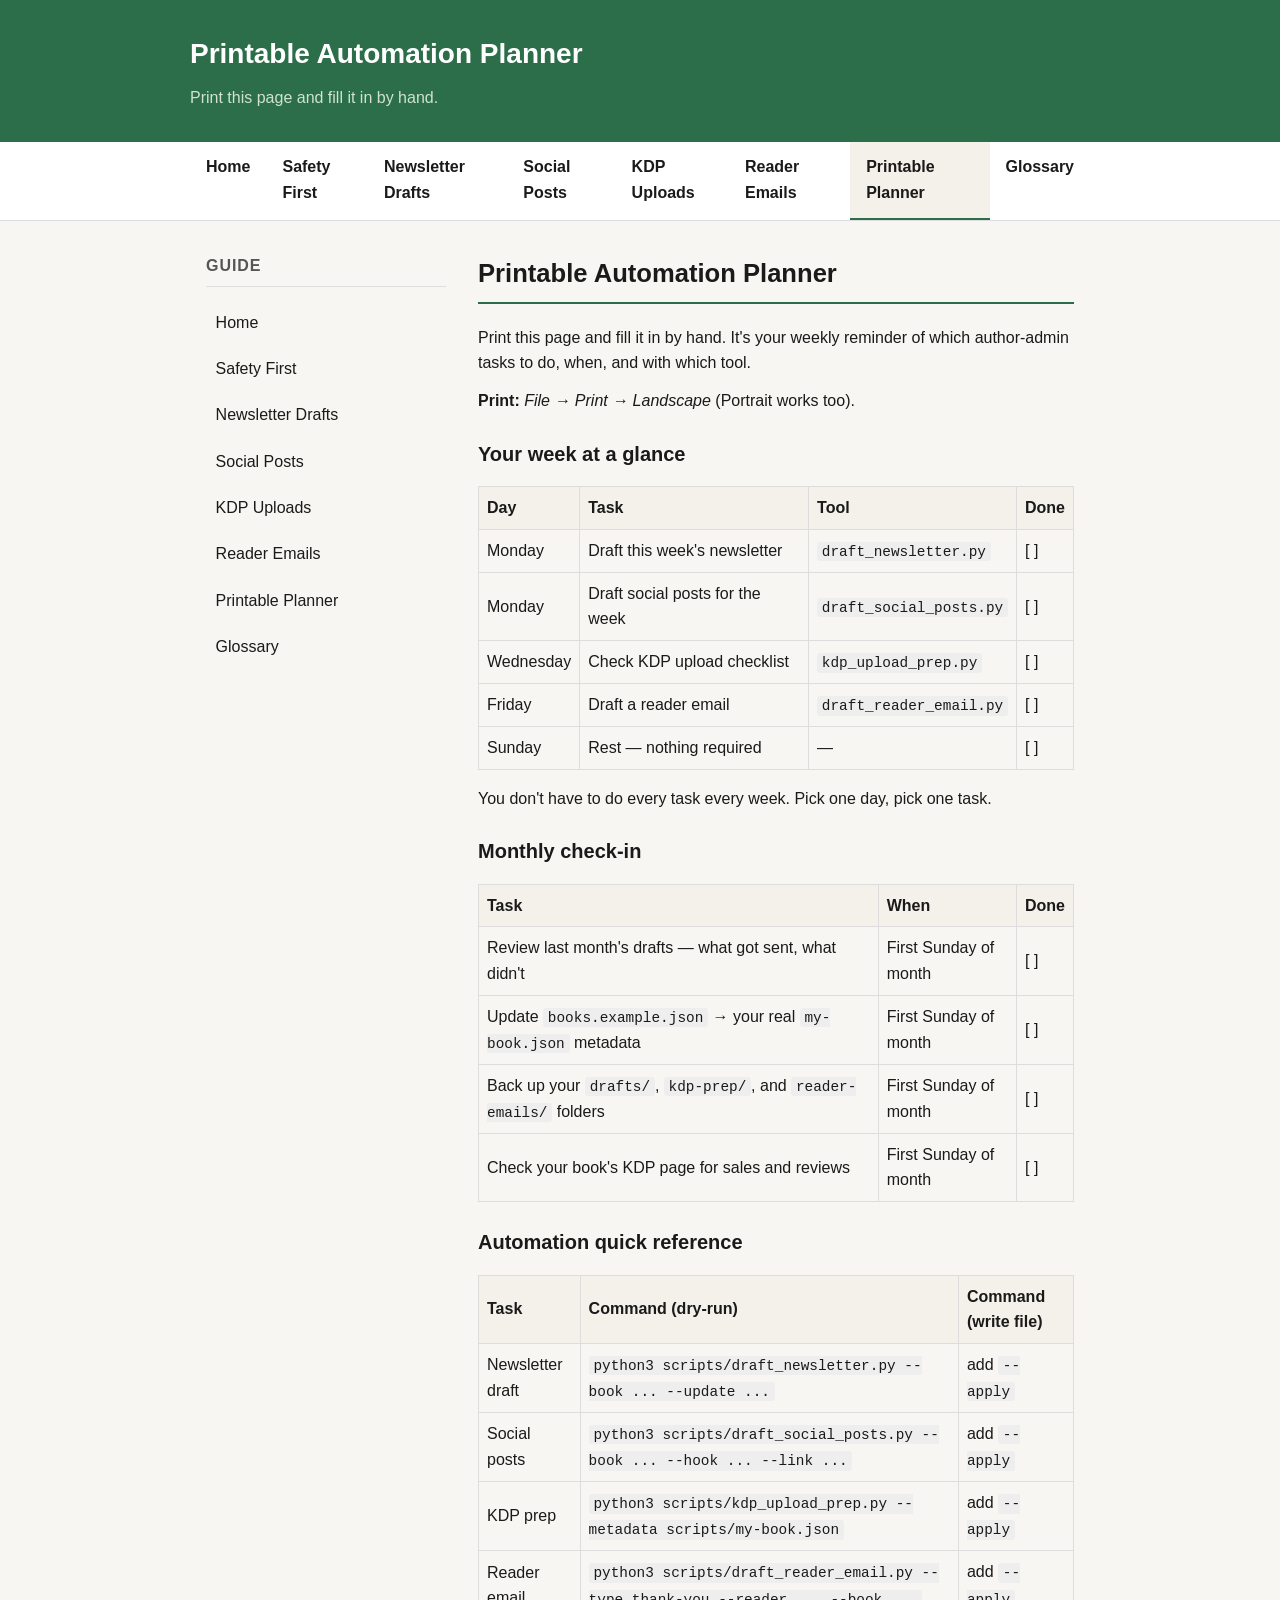
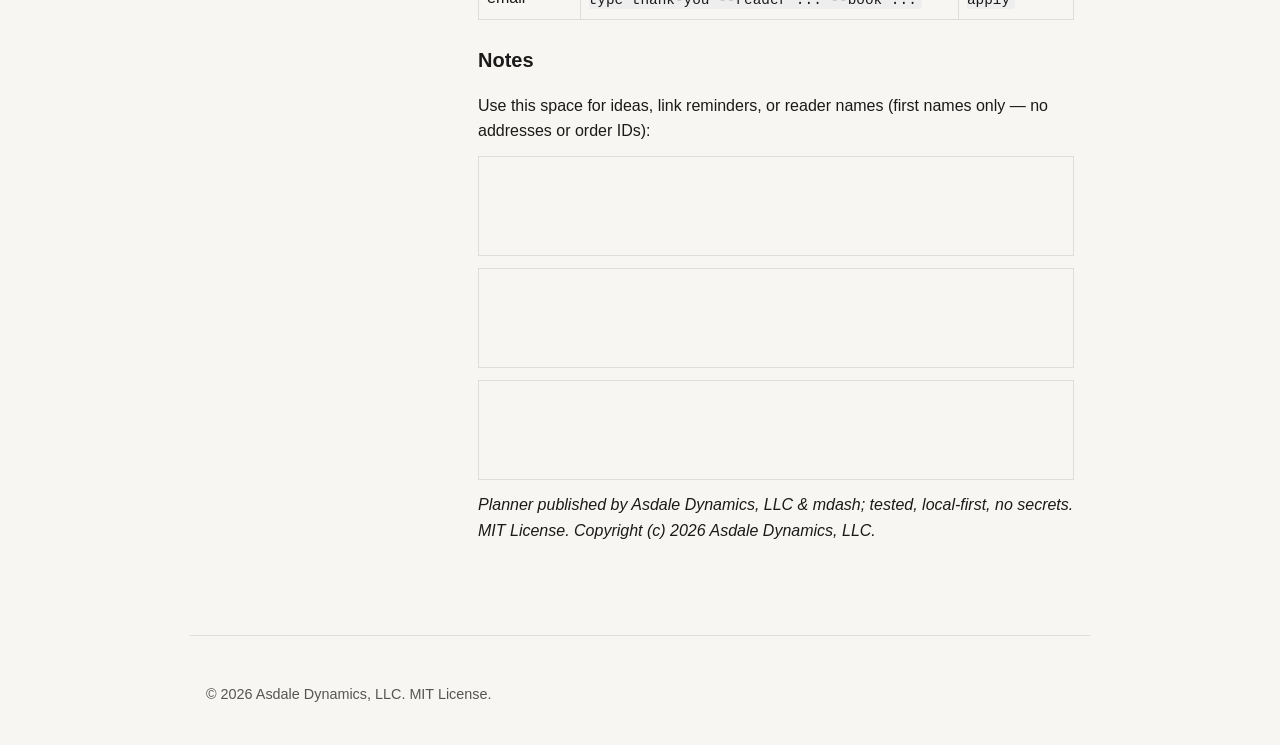
==== static/automation-planner.html @ c400717f "Add beginner guide to automating author admin Newsletter drafts, social posts, KDP uploads, and read" ====
<!DOCTYPE html>
<html lang="en">
<head>
<meta charset="UTF-8">
<meta name="viewport" content="width=device-width, initial-scale=1.0">
<title>Printable Automation Planner — Automating Author Admin</title>
<link rel="stylesheet" href="style.css">
</head>
<body>

<header class="site-header">
  <div class="inner">
    <h1>Printable Automation Planner</h1>
    <p>Print this page and fill it in by hand.</p>
  </div>
</header>

<nav>
  <ul>
    <li><a href="index.html">Home</a></li>
    <li><a href="safety.html">Safety First</a></li>
    <li><a href="newsletter-drafts.html">Newsletter Drafts</a></li>
    <li><a href="social-posts.html">Social Posts</a></li>
    <li><a href="kdp-uploads.html">KDP Uploads</a></li>
    <li><a href="reader-emails.html">Reader Emails</a></li>
    <li><a href="automation-planner.html" class="active">Printable Planner</a></li>
    <li><a href="glossary.html">Glossary</a></li>
  </ul>
</nav>

<main>
  <aside class="sidebar">
    <h2>Guide</h2>
    <ul>
      <li><a href="index.html">Home</a></li>
      <li><a href="safety.html">Safety First</a></li>
      <li><a href="newsletter-drafts.html">Newsletter Drafts</a></li>
      <li><a href="social-posts.html">Social Posts</a></li>
      <li><a href="kdp-uploads.html">KDP Uploads</a></li>
      <li><a href="reader-emails.html">Reader Emails</a></li>
      <li><a href="automation-planner.html" class="active">Printable Planner</a></li>
      <li><a href="glossary.html">Glossary</a></li>
    </ul>
  </aside>

  <article class="content">
    <h1>Printable Automation Planner</h1>
    <p>Print this page and fill it in by hand. It's your weekly reminder of
    which author-admin tasks to do, when, and with which tool.</p>
    <p class="no-print"><strong>Print:</strong> <em>File → Print →
    Landscape</em> (Portrait works too).</p>

    <h2>Your week at a glance</h2>
    <table>
      <thead><tr><th>Day</th><th>Task</th><th>Tool</th><th>Done</th></tr></thead>
      <tbody>
        <tr><td>Monday</td><td>Draft this week's newsletter</td><td><code>draft_newsletter.py</code></td><td>[&nbsp;]</td></tr>
        <tr><td>Monday</td><td>Draft social posts for the week</td><td><code>draft_social_posts.py</code></td><td>[&nbsp;]</td></tr>
        <tr><td>Wednesday</td><td>Check KDP upload checklist</td><td><code>kdp_upload_prep.py</code></td><td>[&nbsp;]</td></tr>
        <tr><td>Friday</td><td>Draft a reader email</td><td><code>draft_reader_email.py</code></td><td>[&nbsp;]</td></tr>
        <tr><td>Sunday</td><td>Rest &mdash; nothing required</td><td>&mdash;</td><td>[&nbsp;]</td></tr>
      </tbody>
    </table>
    <p class="no-print">You don't have to do every task every week. Pick one
    day, pick one task.</p>

    <h2>Monthly check-in</h2>
    <table>
      <thead><tr><th>Task</th><th>When</th><th>Done</th></tr></thead>
      <tbody>
        <tr><td>Review last month's drafts &mdash; what got sent, what didn't</td><td>First Sunday of month</td><td>[&nbsp;]</td></tr>
        <tr><td>Update <code>books.example.json</code> &rarr; your real <code>my-book.json</code> metadata</td><td>First Sunday of month</td><td>[&nbsp;]</td></tr>
        <tr><td>Back up your <code>drafts/</code>, <code>kdp-prep/</code>, and <code>reader-emails/</code> folders</td><td>First Sunday of month</td><td>[&nbsp;]</td></tr>
        <tr><td>Check your book's KDP page for sales and reviews</td><td>First Sunday of month</td><td>[&nbsp;]</td></tr>
      </tbody>
    </table>

    <h2>Automation quick reference</h2>
    <table>
      <thead><tr><th>Task</th><th>Command (dry-run)</th><th>Command (write file)</th></tr></thead>
      <tbody>
        <tr>
          <td>Newsletter draft</td>
          <td><code>python3 scripts/draft_newsletter.py --book ... --update ...</code></td>
          <td>add <code>--apply</code></td>
        </tr>
        <tr>
          <td>Social posts</td>
          <td><code>python3 scripts/draft_social_posts.py --book ... --hook ... --link ...</code></td>
          <td>add <code>--apply</code></td>
        </tr>
        <tr>
          <td>KDP prep</td>
          <td><code>python3 scripts/kdp_upload_prep.py --metadata scripts/my-book.json</code></td>
          <td>add <code>--apply</code></td>
        </tr>
        <tr>
          <td>Reader email</td>
          <td><code>python3 scripts/draft_reader_email.py --type thank-you --reader ... --book ...</code></td>
          <td>add <code>--apply</code></td>
        </tr>
      </tbody>
    </table>

    <h2>Notes</h2>
    <p>Use this space for ideas, link reminders, or reader names (first names
    only &mdash; no addresses or order IDs):</p>
    <p style="height: 100px; border: 1px solid var(--line);"></p>
    <p style="height: 100px; border: 1px solid var(--line);"></p>
    <p style="height: 100px; border: 1px solid var(--line);"></p>

    <p class="no-print"><em>Planner published by Asdale Dynamics, LLC &
mdash; tested, local-first, no secrets. MIT License. Copyright (c) 2026
Asdale Dynamics, LLC.</em></p>
  </article>
</main>

<footer>
  <p>&copy; 2026 Asdale Dynamics, LLC. MIT License.</p>
</footer>

</body>
</html>
---- static/style.css ----
/* Automating Author Admin — static site styles */
:root {
  --bg: #f7f6f2;
  --paper: #ffffff;
  --ink: #1a1a1a;
  --muted: #555;
  --accent: #2c6e49;
  --accent-hover: #1f5337;
  --line: #ddd;
}

* { box-sizing: border-box; }
html { scroll-behavior: smooth; }

body {
  margin: 0;
  font-family: -apple-system, BlinkMacSystemFont, "Segoe UI", Roboto, Helvetica, Arial, sans-serif;
  background: var(--bg);
  color: var(--ink);
  line-height: 1.6;
}

a { color: var(--accent); text-decoration: none; }
a:hover { text-decoration: underline; }

header.site-header {
  background: var(--accent);
  color: #fff;
  padding: 2rem 1rem;
}
header.site-header .inner { max-width: 900px; margin: 0 auto; }
header.site-header h1 { margin: 0; font-size: 1.75rem; font-weight: 700; }
header.site-header p { margin: 0.5rem 0 0; color: #cfe3cd; font-size: 1rem; }

nav {
  background: #fff;
  border-bottom: 1px solid var(--line);
  position: sticky; top: 0; z-index: 10;
}
nav ul { list-style: none; margin: 0; padding: 0; display: flex; max-width: 900px; margin: 0 auto; }
nav li { }
nav a { display: block; padding: 0.75rem 1rem; color: var(--ink); font-weight: 600; border-bottom: 2px solid transparent; }
nav a:hover, nav a.active { background: #f3f1ea; border-bottom-color: var(--accent); }

main { max-width: 900px; margin: 0 auto; padding: 2rem 1rem; display: grid; grid-template-columns: 1fr; gap: 2rem; }
@media (min-width: 700px) { main { grid-template-columns: 240px 1fr; } }

aside.sidebar {
  position: sticky; top: 70px;
}
aside.sidebar h2 { font-size: 1rem; text-transform: uppercase; letter-spacing: 0.06em; color: var(--muted); margin: 0 0 1rem; border-bottom: 1px solid var(--line); padding-bottom: 0.5rem; }
aside.sidebar ul { list-style: none; margin: 0; padding: 0; }
aside.sidebar li { margin-bottom: 0.5rem; }
aside.sidebar a { display: block; padding: 0.4rem 0.6rem; border-radius: 4px; color: var(--ink); }
aside.sidebar a:hover { background: #f3f1ea; }

article.content h1 { font-size: 1.6rem; margin-top: 0; border-bottom: 2px solid var(--accent); padding-bottom: 0.5rem; }
article.content h2 { font-size: 1.25rem; margin-top: 1.5rem; }
article.content p { margin: 0.75rem 0; }
article.content ul, article.content ol { margin: 0.75rem 0 0.75rem 1.25rem; }
article.content li { margin-bottom: 0.4rem; }
article.content code { background: #eee; padding: 0.1rem 0.3rem; border-radius: 3px; font-family: ui-monospace, SFMono-Regular, Menlo, monospace; font-size: 0.9em; }
article.content pre { background: #eee; padding: 1rem; border-radius: 5px; overflow: auto; }
article.content pre code { background: transparent; padding: 0; }

table { width: 100%; border-collapse: collapse; margin: 1rem 0; }
th, td { border: 1px solid var(--line); padding: 0.5rem; text-align: left; }
th { background: #f3f1ea; }

.info-box {
  background: #eef6ee;
  border-left: 4px solid var(--accent);
  padding: 1rem;
  margin: 1rem 0;
  border-radius: 0 5px 5px 0;
}
.warn-box {
  background: #fbf3e3;
  border-left: 4px solid #b26a00;
  padding: 1rem;
  margin: 1rem 0;
  border-radius: 0 5px 5px 0;
}

footer {
  margin-top: 3rem;
  padding: 2rem 1rem;
  border-top: 1px solid var(--line);
  font-size: 0.9rem;
  color: var(--muted);
  max-width: 900px;
  margin-left: auto;
  margin-right: auto;
}

/* Print-friendly tweaks for the automation planner */
@media print {
  body { background: #fff; color: #000; }
  header.site-header, nav, aside.sidebar, footer { display: none !important; }
  main { max-width: none; padding: 0; margin: 0; display: block; }
  article.content { border: none; }
  a[href]:after { content: " (" attr(href) ")"; font-size: 0.8rem; color: #555; }
  table, tr { page-break-inside: avoid; }
  .no-print { display: none !important; }
}
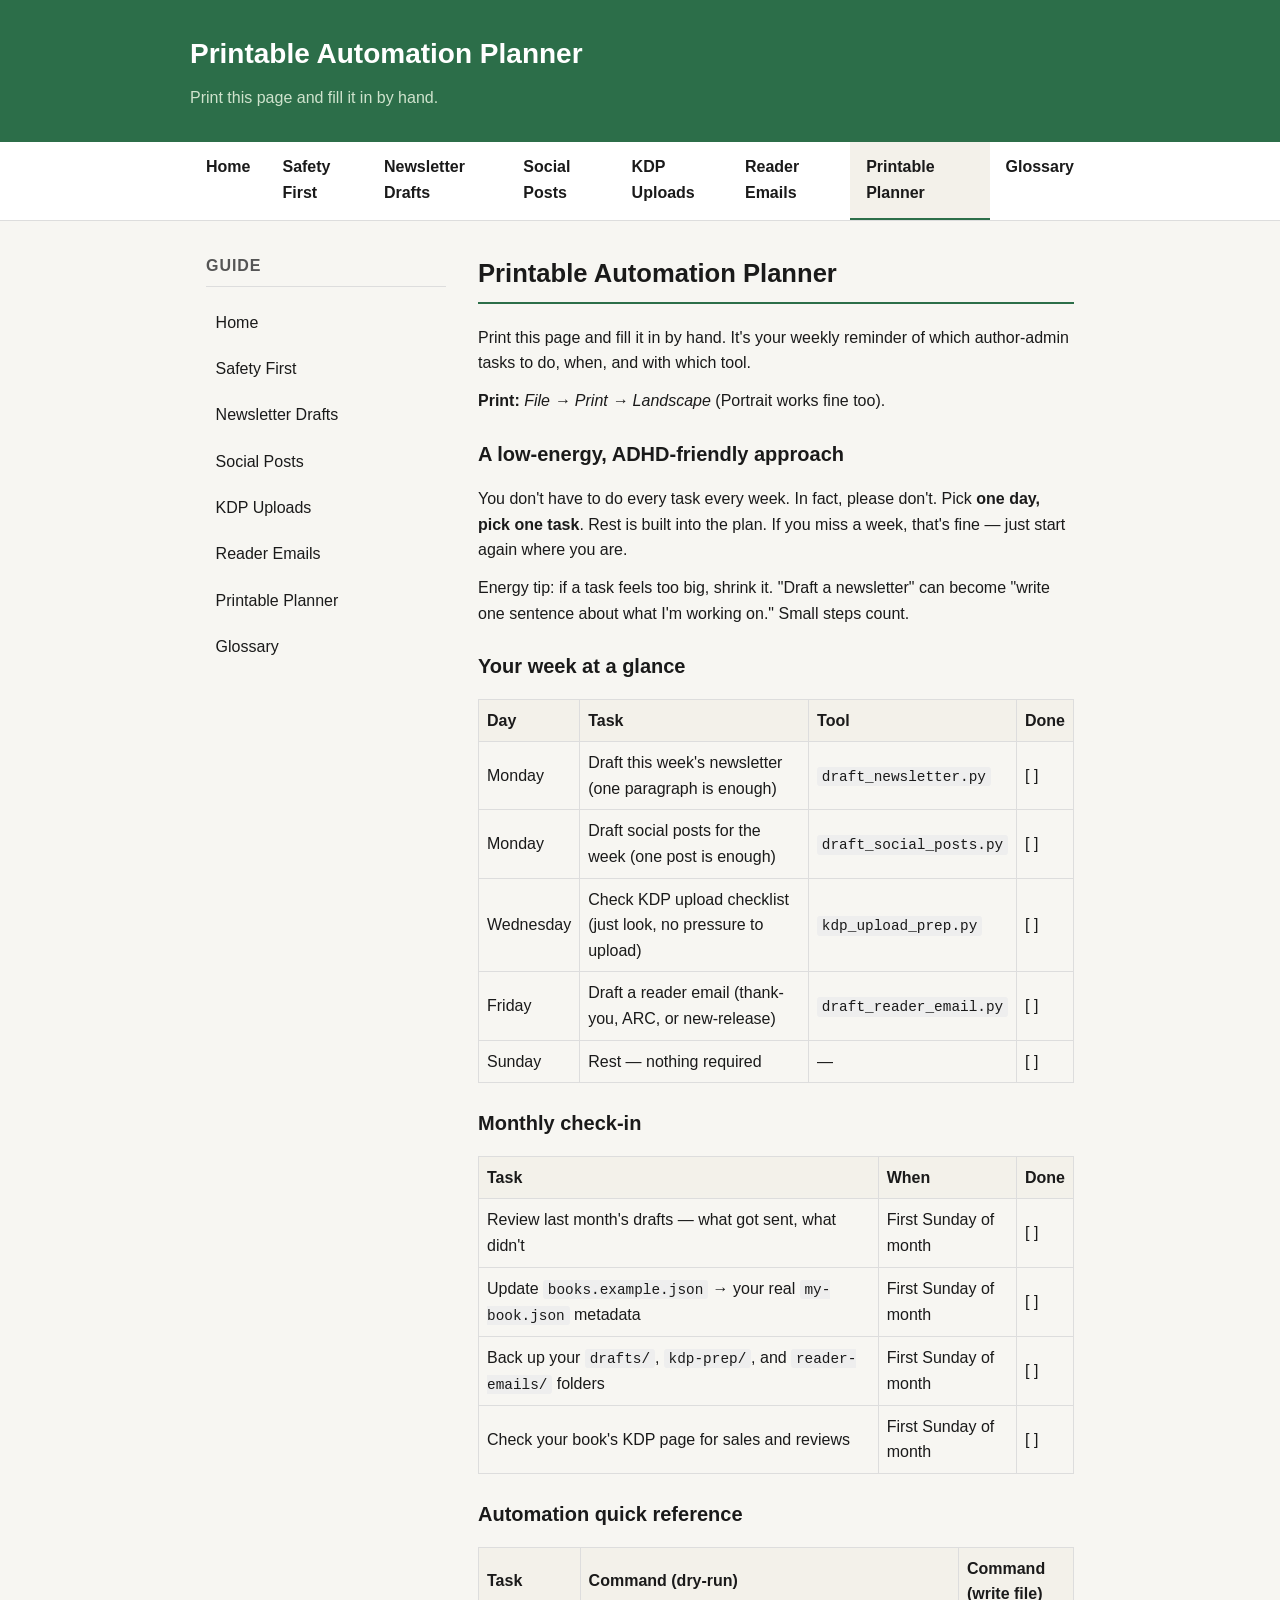
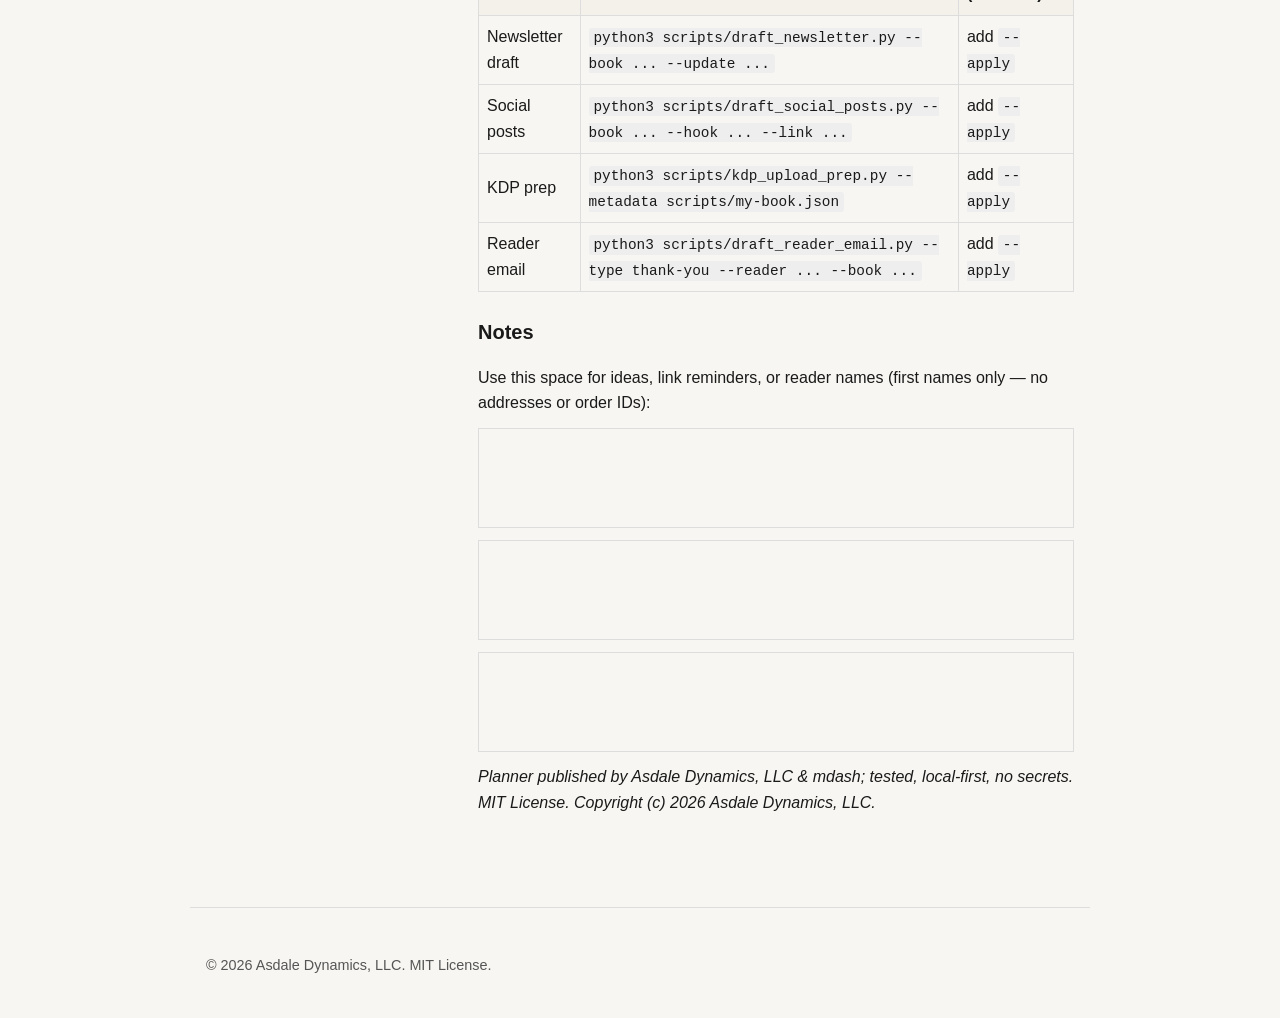
==== commit 52bd330b: "Improve README warmth, planner ADHD-friendliness, and safety/intro tone Rework README to be warmer a" ====
--- a/static/automation-planner.html
+++ b/static/automation-planner.html
@@ -48,21 +48,28 @@
     <p>Print this page and fill it in by hand. It's your weekly reminder of
     which author-admin tasks to do, when, and with which tool.</p>
     <p class="no-print"><strong>Print:</strong> <em>File → Print →
-    Landscape</em> (Portrait works too).</p>
+    Landscape</em> (Portrait works fine too).</p>
+
+    <h2>A low-energy, ADHD-friendly approach</h2>
+    <p>You don't have to do every task every week. In fact, please don't.
+    Pick <strong>one day, pick one task</strong>. Rest is built into the
+    plan. If you miss a week, that's fine &mdash; just start again where you
+    are.</p>
+    <p>Energy tip: if a task feels too big, shrink it. "Draft a newsletter"
+    can become "write one sentence about what I'm working on." Small steps
+    count.</p>
 
     <h2>Your week at a glance</h2>
     <table>
       <thead><tr><th>Day</th><th>Task</th><th>Tool</th><th>Done</th></tr></thead>
       <tbody>
-        <tr><td>Monday</td><td>Draft this week's newsletter</td><td><code>draft_newsletter.py</code></td><td>[&nbsp;]</td></tr>
-        <tr><td>Monday</td><td>Draft social posts for the week</td><td><code>draft_social_posts.py</code></td><td>[&nbsp;]</td></tr>
-        <tr><td>Wednesday</td><td>Check KDP upload checklist</td><td><code>kdp_upload_prep.py</code></td><td>[&nbsp;]</td></tr>
-        <tr><td>Friday</td><td>Draft a reader email</td><td><code>draft_reader_email.py</code></td><td>[&nbsp;]</td></tr>
+        <tr><td>Monday</td><td>Draft this week's newsletter (one paragraph is enough)</td><td><code>draft_newsletter.py</code></td><td>[&nbsp;]</td></tr>
+        <tr><td>Monday</td><td>Draft social posts for the week (one post is enough)</td><td><code>draft_social_posts.py</code></td><td>[&nbsp;]</td></tr>
+        <tr><td>Wednesday</td><td>Check KDP upload checklist (just look, no pressure to upload)</td><td><code>kdp_upload_prep.py</code></td><td>[&nbsp;]</td></tr>
+        <tr><td>Friday</td><td>Draft a reader email (thank-you, ARC, or new-release)</td><td><code>draft_reader_email.py</code></td><td>[&nbsp;]</td></tr>
         <tr><td>Sunday</td><td>Rest &mdash; nothing required</td><td>&mdash;</td><td>[&nbsp;]</td></tr>
       </tbody>
     </table>
-    <p class="no-print">You don't have to do every task every week. Pick one
-    day, pick one task.</p>
 
     <h2>Monthly check-in</h2>
     <table>
